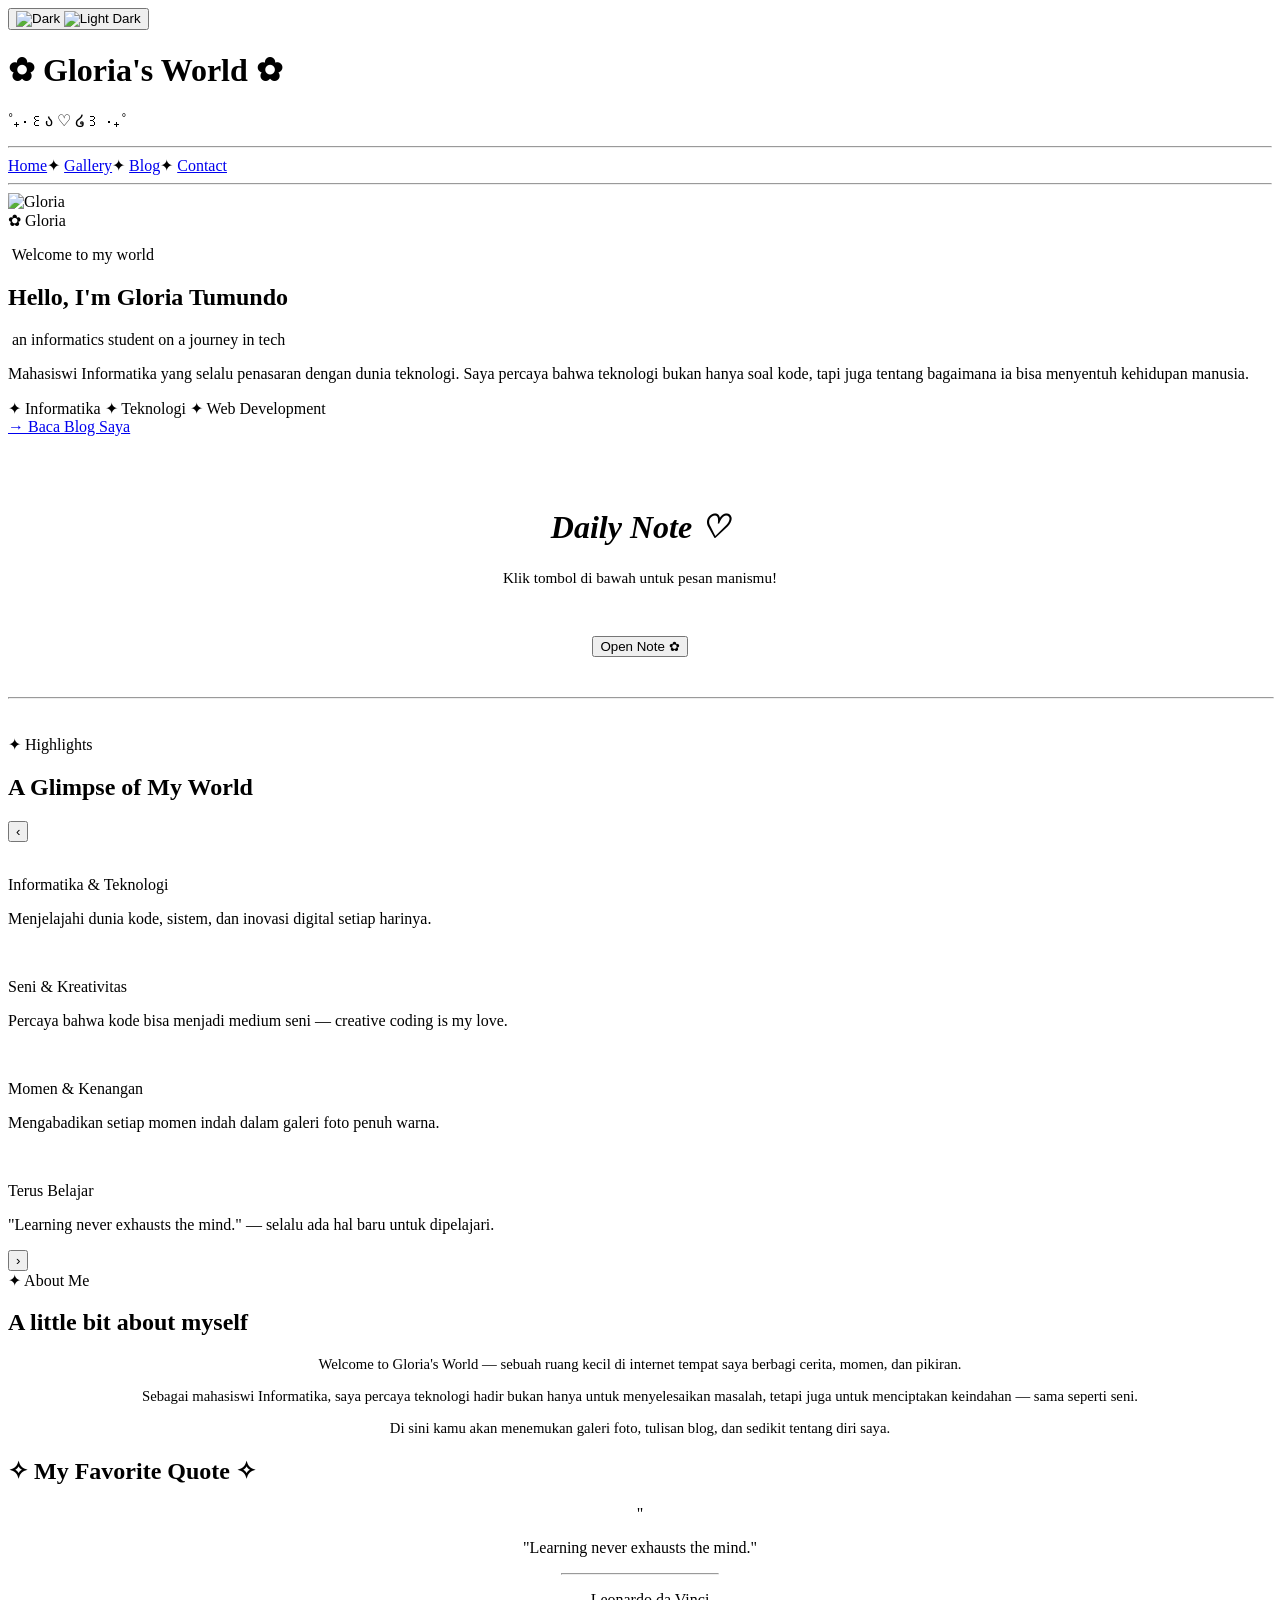
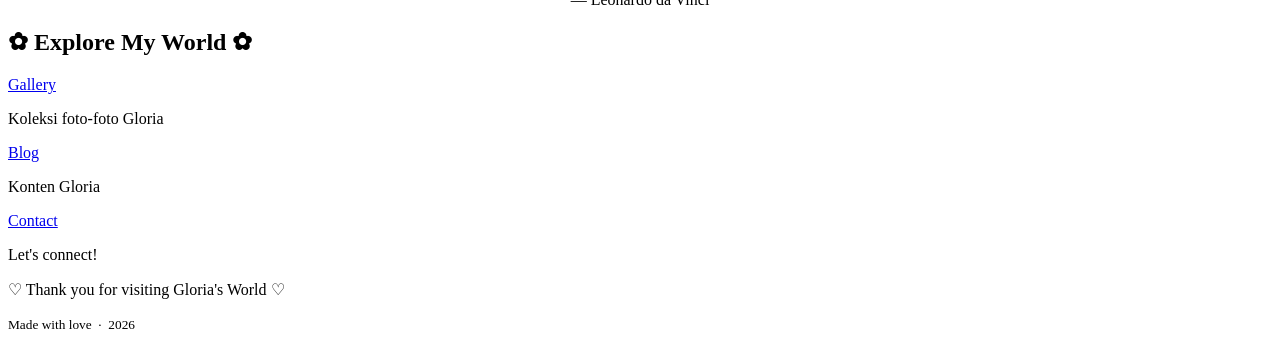
==== index.html @ c318ddab "Create index.html" ====
<!DOCTYPE html>
<html lang="id">
<head>
  <meta charset="UTF-8">
  <meta name="viewport" content="width=device-width, initial-scale=1.0">
  <title>Home — Gloria ✿</title>
  <link rel="stylesheet" href="style.css">
</head>
<body>


<!-- Dark Toggle -->
<button class="dark-toggle" id="darkToggle" aria-label="Toggle dark mode">
  <img src="icons/moon.svg"  class="toggle-icon moon-icon" alt="Dark">
  <img src="icons/sun.svg"   class="toggle-icon sun-icon"  alt="Light">
  <span class="toggle-label-moon">Dark</span>
  <span class="toggle-label-sun" style="display:none">Light</span>
</button>
<style>
  body.dark .toggle-label-moon { display:none!important; }
  body.dark .toggle-label-sun  { display:inline!important; }
</style>

<!-- Header -->
<header class="site-header fade-in">
  <h1 class="title">✿ Gloria's World ✿</h1>
  <p class="subtitle">˚₊‧꒰ა ♡ ໒꒱ ‧₊˚</p>
</header>
<hr class="divider">

<!-- Navbar -->
<nav class="navbar fade-in delay-1">
  <a href="index.html">Home</a><span class="sep">✦</span>
  <a href="gallery.html">Gallery</a><span class="sep">✦</span>
  <a href="blog.html">Blog</a><span class="sep">✦</span>
  <a href="contact.html">Contact</a>
  <!-- Widget Cuaca Minimalis di Navbar (Sejajar & Estetik) -->
</nav>
<hr class="divider">

<div class="page-wrapper">

  <!-- Hero -->
  <section class="hero-section">
    <div>
      <div class="hero-photo-frame fade-in delay-1">
        <img src="img/foto16.jpeg" alt="Gloria">
        <div class="hero-photo-caption">✿ Gloria</div>
      </div>
    </div>
    <div class="hero-text fade-in delay-2">
      <p class="welcome-tag">
        <img src="icons/stars.svg" class="icon-svg icon-svg-sm" alt="">
        Welcome to my world
      </p>
      <h2 class="hero-name">Hello, I'm Gloria Tumundo</h2>
      <p class="hero-role">
        <img src="icons/laptop.svg" class="icon-svg icon-svg-sm" alt="">
        an informatics student on a journey in tech
      </p>
      <p class="hero-desc">
        Mahasiswi Informatika yang selalu penasaran dengan dunia teknologi.
        Saya percaya bahwa teknologi bukan hanya soal kode, tapi juga tentang
        bagaimana ia bisa menyentuh kehidupan manusia.
      </p>
      <div class="hero-tags">
        <span class="tag-pill">✦ Informatika</span>
        <span class="tag-pill">✦ Teknologi</span>
        <span class="tag-pill">✦ Web Development</span>
      </div>
      <a href="blog.html" class="btn-link">→ Baca Blog Saya</a>
    </div>
  </section>
  
  <!-- Widget Daily Notes (Tengah Halaman) -->
  <section class="box-soft fade-in delay-2" style="max-width: 450px; margin: 40px auto; text-align: center; display: flex; flex-direction: column; align-items: center;">
  
    <h3 class="heading" style="font-family: var(--font-display); font-size: 2rem; font-style: italic; color: var(--text-wine); font-weight: 600; margin-bottom: 5px;">
    Daily Note ♡
    </h3>
  
    <p id="noteDisplay" style="font-family: var(--font-body); color: var(--text-mid); margin: 15px 0; min-height: 45px; font-size: 0.95rem; line-height: 1.6;">
      Klik tombol di bawah untuk pesan manismu!
    </p>
  
    <button id="btnNote" class="btn-link" style="margin-top: 10px;">
      Open Note ✿
    </button>

  </section>

  <hr class="divider" style="width:100%; margin:8px 0 36px;">

  <!-- Carousel -->
  <section class="fade-in">
    <div class="section-head">
      <span class="section-label">✦ Highlights</span>
      <h2 class="heading">A Glimpse of My World</h2>
    </div>
    <div class="carousel-wrapper">
      <button class="carousel-btn prev" id="carouselPrev" aria-label="Previous">‹</button>
      <div class="carousel-track" id="carouselTrack">

        <div class="carousel-slide">
          <div class="slide-icon">
            <img src="icons/laptop.svg" class="icon-svg-md icon-filter" alt="">
          </div>
          <p class="slide-title">Informatika &amp; Teknologi</p>
          <p class="slide-text">Menjelajahi dunia kode, sistem, dan inovasi digital setiap harinya.</p>
        </div>

        <div class="carousel-slide">
          <div class="slide-icon">
            <img src="icons/palette.svg" class="icon-svg-md icon-filter" alt="">
          </div>
          <p class="slide-title">Seni &amp; Kreativitas</p>
          <p class="slide-text">Percaya bahwa kode bisa menjadi medium seni — creative coding is my love.</p>
        </div>

        <div class="carousel-slide">
          <div class="slide-icon">
            <img src="icons/camera.svg" class="icon-svg-md icon-filter" alt="">
          </div>
          <p class="slide-title">Momen &amp; Kenangan</p>
          <p class="slide-text">Mengabadikan setiap momen indah dalam galeri foto penuh warna.</p>
        </div>

        <div class="carousel-slide">
          <div class="slide-icon">
            <img src="icons/book.svg" class="icon-svg-md icon-filter" alt="">
          </div>
          <p class="slide-title">Terus Belajar</p>
          <p class="slide-text">"Learning never exhausts the mind." — selalu ada hal baru untuk dipelajari.</p>
        </div>

      </div>
      <button class="carousel-btn next" id="carouselNext" aria-label="Next">›</button>
    </div>
    <div class="carousel-dots" id="carouselDots"></div>
  </section>

  <div class="spacer-md"></div>

  <!-- About -->
  <section class="fade-in">
    <div class="section-head">
      <span class="section-label">✦ About Me</span>
      <h2 class="heading">A little bit about myself</h2>
    </div>
    <div class="box" style="text-align:center;">
      <p style="color:var(--text-dark);font-size:.92rem;margin-bottom:12px;transition:color .4s ease;">
        Welcome to Gloria's World — sebuah ruang kecil di internet tempat saya berbagi cerita, momen, dan pikiran.
      </p>
      <p style="color:var(--text-dark);font-size:.92rem;margin-bottom:12px;transition:color .4s ease;">
        Sebagai mahasiswi Informatika, saya percaya teknologi hadir bukan hanya untuk menyelesaikan masalah,
        tetapi juga untuk menciptakan keindahan — sama seperti seni.
      </p>
      <p style="color:var(--text-dark);font-size:.92rem;transition:color .4s ease;">
        Di sini kamu akan menemukan galeri foto, tulisan blog, dan sedikit tentang diri saya.
      </p>
    </div>
  </section>

  <div class="spacer-md"></div>

  <!-- Quote -->
  <section class="fade-in">
    <div class="section-head">
      <h2 class="heading">✧ My Favorite Quote ✧</h2>
    </div>
    <div class="box-soft" style="text-align:center;max-width:520px;margin:0 auto;">
      <span class="quote-mark">"</span>
      <p class="quote-text">"Learning never exhausts the mind."</p>
      <hr class="divider" style="width:30%;margin:14px auto 10px;">
      <p class="quote-author">— Leonardo da Vinci</p>
    </div>
  </section>

  <div class="spacer-md"></div>

  <!-- Quick Links -->
  <section class="fade-in">
    <div class="section-head">
      <h2 class="heading">✿ Explore My World ✿</h2>
    </div>
    <div class="quick-links">
      <div class="quick-link-card">
        <a href="gallery.html">Gallery</a>
        <p>Koleksi foto-foto Gloria</p>
      </div>
      <div class="quick-link-card">
        <a href="blog.html">Blog</a>
        <p>Konten Gloria</p>
      </div>
      <div class="quick-link-card">
        <a href="contact.html">Contact</a>
        <p>Let's connect!</p>
      </div>
    </div>
  </section>

  <div class="spacer-lg"></div>
</div>


<!-- Footer -->
<footer class="site-footer">
  <p>♡ Thank you for visiting Gloria's World ♡</p>
  <small>Made with love &nbsp;·&nbsp; 2026</small>
</footer>

<script src="script.js"></script>
</body>
</html>
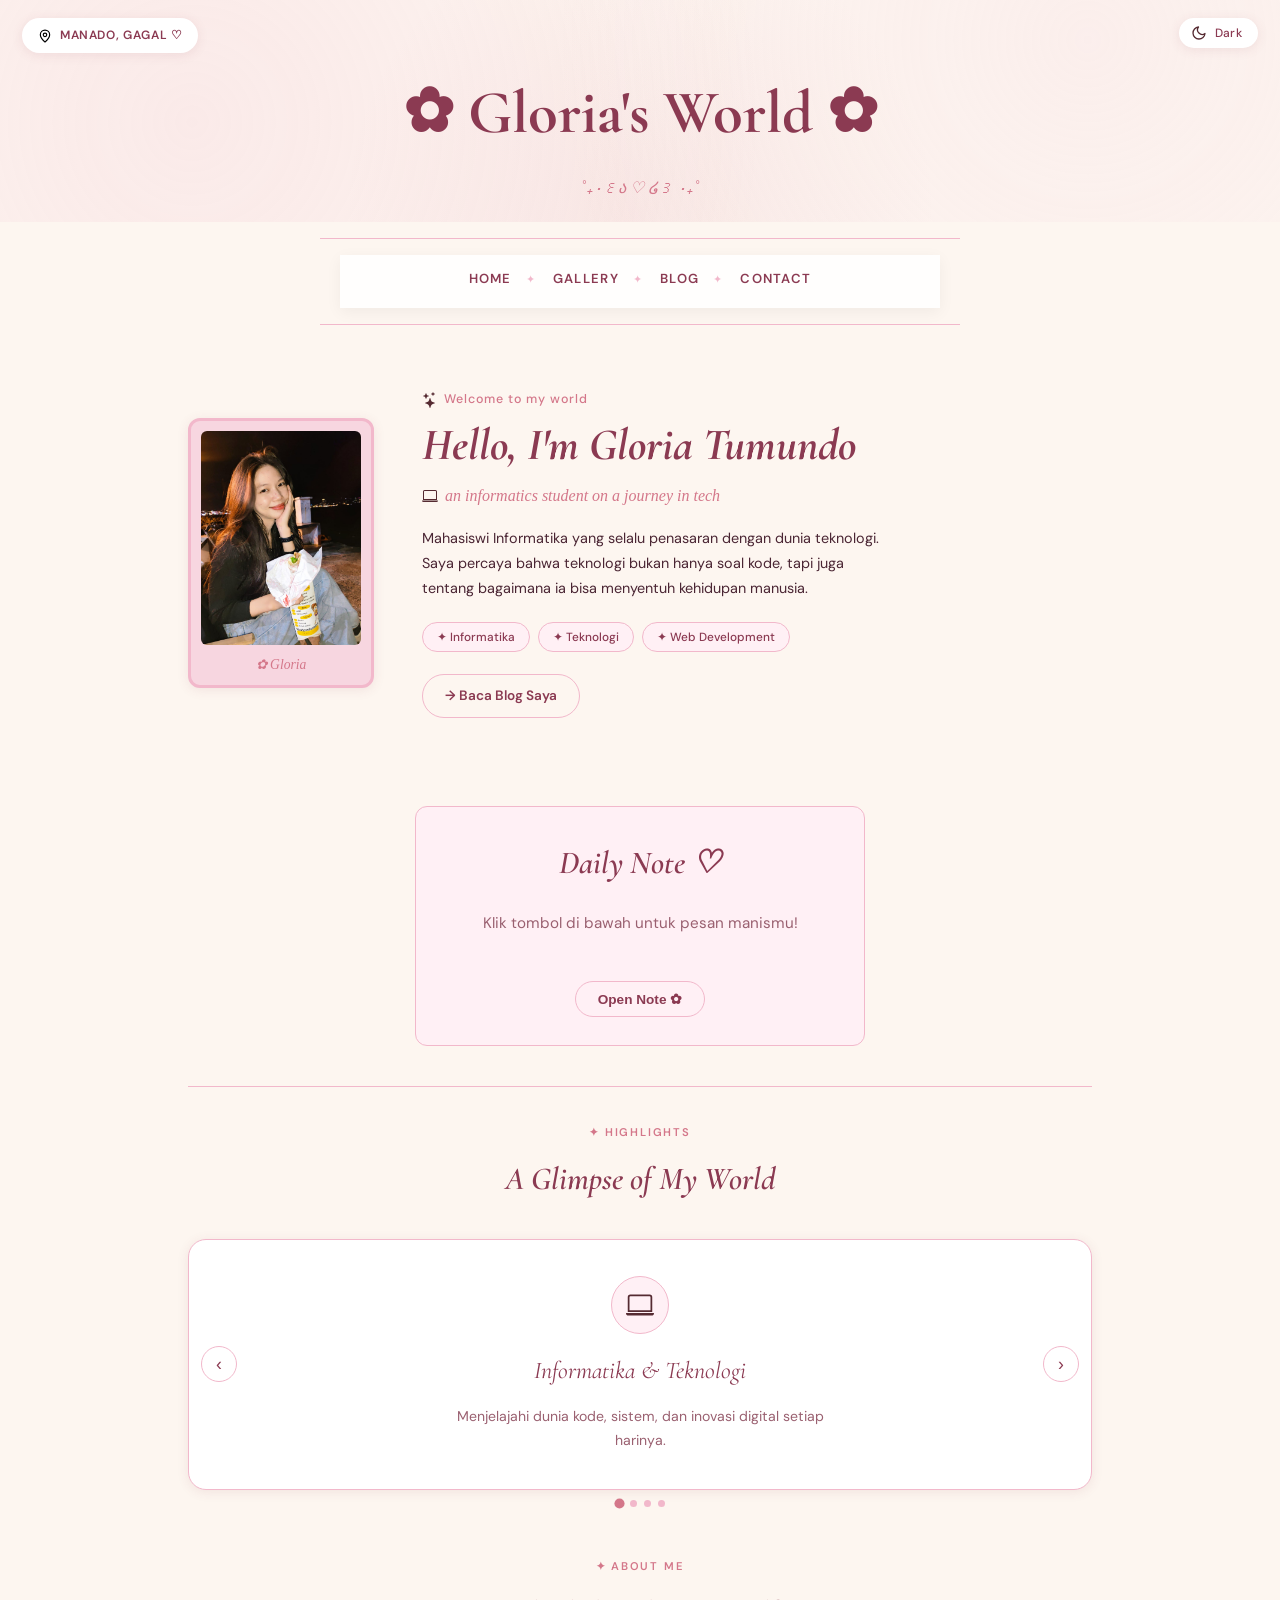
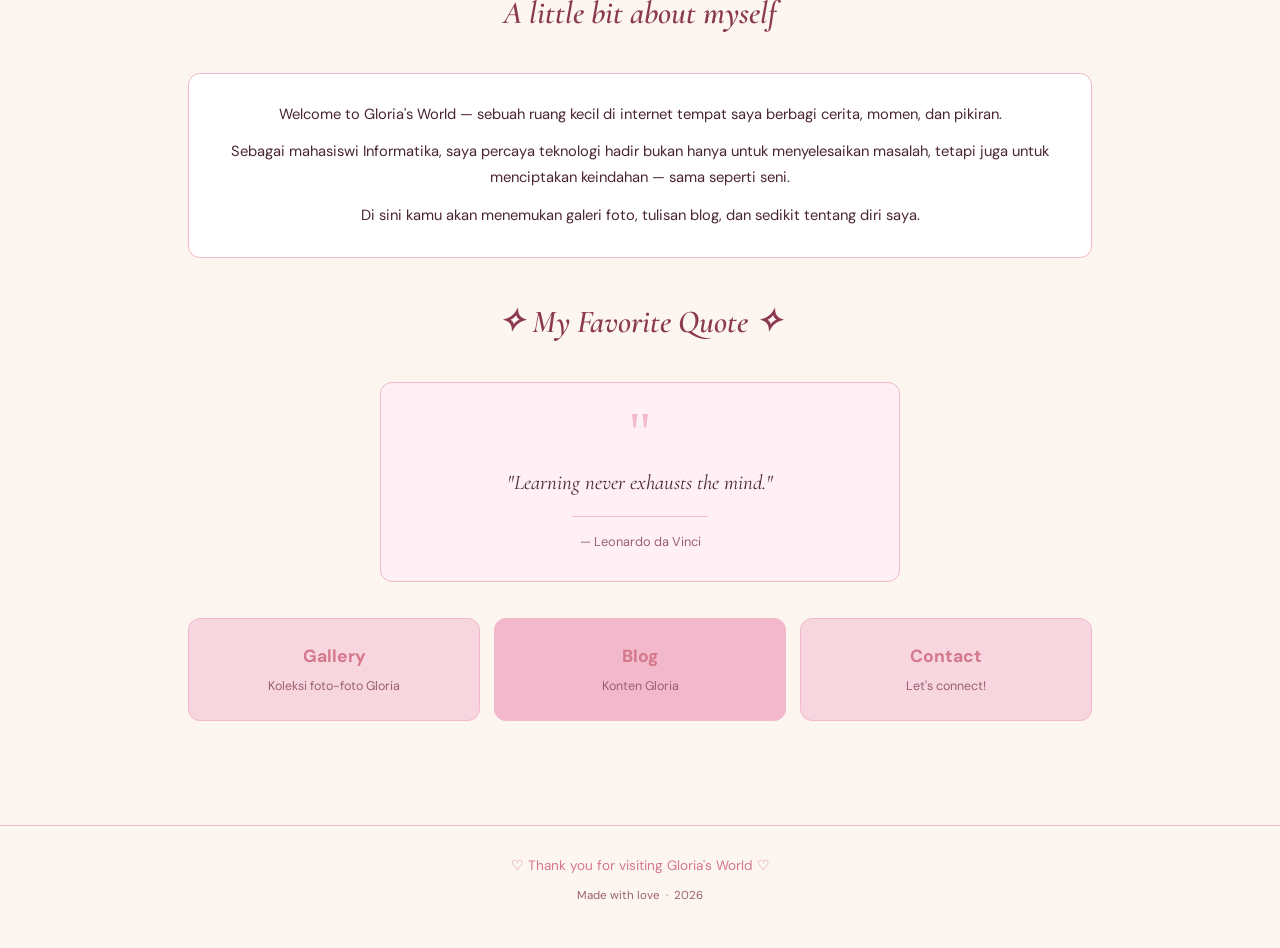
==== commit 8d5e5462: "Update index.html" ====
--- a/index.html
+++ b/index.html
@@ -180,23 +180,28 @@
 
   <!-- Quick Links -->
   <section class="fade-in">
-    <div class="section-head">
-      <h2 class="heading">✿ Explore My World ✿</h2>
-    </div>
     <div class="quick-links">
-      <div class="quick-link-card">
-        <a href="gallery.html">Gallery</a>
-        <p>Koleksi foto-foto Gloria</p>
-      </div>
-      <div class="quick-link-card">
-        <a href="blog.html">Blog</a>
-        <p>Konten Gloria</p>
-      </div>
-      <div class="quick-link-card">
-        <a href="contact.html">Contact</a>
-        <p>Let's connect!</p>
-      </div>
-    </div>
+  <a href="gallery.html" class="quick-link-card">
+    <div>
+      <h3>Gallery</h3>
+      <p>Koleksi foto-foto Gloria</p>
+    </div>
+  </a>
+
+  <a href="blog.html" class="quick-link-card">
+    <div>
+      <h3>Blog</h3>
+      <p>Konten Gloria</p>
+    </div>
+  </a>
+
+  <a href="contact.html" class="quick-link-card">
+    <div>
+      <h3>Contact</h3>
+      <p>Let's connect!</p>
+    </div>
+  </a>
+</div>
   </section>
 
   <div class="spacer-lg"></div>
--- a/style.css
+++ b/style.css
@@ -0,0 +1,822 @@
+/* ============================================================
+   style.css — Gloria's World
+   Soft coquette aesthetic · Cormorant Garamond + DM Sans
+   ============================================================ */
+
+@import url('https://fonts.googleapis.com/css2?family=Cormorant+Garamond:ital,wght@0,300;0,400;0,600;0,700;1,300;1,400;1,600;1,700&family=DM+Sans:opsz,wght@9..40,300;9..40,400;9..40,500;9..40,600&display=swap');
+
+/* ── CSS Variables (Light) ── */
+:root {
+  --bg:           #FDF6F0;
+  --bg-card:      #FFFFFF;
+  --bg-pink:      #F7D6E0;
+  --bg-blush:     #F2B8CB;
+  --bg-soft:      #FFF0F5;
+  --text-dark:    #4A2533;
+  --text-mid:     #9A6070;
+  --text-rose:    #D4778A;
+  --text-wine:    #8B3A52;
+  --border:       #F2B8CB;
+  --shadow-sm:    0 2px 12px rgba(139,58,82,0.10);
+  --shadow-md:    0 8px 32px rgba(139,58,82,0.15);
+  --shadow-lg:    0 16px 48px rgba(139,58,82,0.18);
+  --glow:         0 0 20px rgba(212,119,138,0.38);
+  --radius-sm:    6px;
+  --radius-md:    12px;
+  --radius-lg:    18px;
+  --radius-img:   14px;
+  --transition:   0.28s cubic-bezier(0.4,0,0.2,1);
+  --font-display: 'Cormorant Garamond', Georgia, serif;
+  --font-body:    'DM Sans', Arial, sans-serif;
+}
+
+/* ── Dark Mode ── */
+body.dark {
+  --bg:           #180f13;
+  --bg-card:      #231419;
+  --bg-pink:      #3a1f2b;
+  --bg-blush:     #4a2535;
+  --bg-soft:      #2a1520;
+  --text-dark:    #f0d6e0;
+  --text-mid:     #c49aaa;
+  --text-rose:    #e8a0b5;
+  --text-wine:    #f2b8cb;
+  --border:       #6b3a4d;
+  --shadow-sm:    0 2px 12px rgba(0,0,0,0.35);
+  --shadow-md:    0 8px 32px rgba(0,0,0,0.45);
+  --glow:         0 0 20px rgba(242,184,203,0.18);
+}
+
+/* ── Reset ── */
+*, *::before, *::after { box-sizing: border-box; margin: 0; padding: 0; }
+html { scroll-behavior: smooth; }
+
+/* ── Custom Cursor ── */
+body {
+  background-color: var(--bg);
+  color: var(--text-dark);
+  font-family: var(--font-body);
+  font-size: 15px;
+  line-height: 1.75;
+  transition: background-color 0.4s ease, color 0.4s ease;
+  min-height: 100vh;
+  cursor: url("data:image/svg+xml,%3Csvg xmlns='http://www.w3.org/2000/svg' width='24' height='24' viewBox='0 0 24 24'%3E%3Ctext y='20' font-size='20'%3E✿%3C/text%3E%3C/svg%3E") 12 12, auto;
+}
+a, button, [onclick], .gallery-item, .carousel-btn, .carousel-dot, .dark-toggle {
+  cursor: url("data:image/svg+xml,%3Csvg xmlns='http://www.w3.org/2000/svg' width='24' height='24' viewBox='0 0 24 24'%3E%3Ctext y='20' font-size='20'%3E✿%3C/text%3E%3C/svg%3E") 12 12, pointer;
+}
+
+a {
+  color: var(--text-rose);
+  text-decoration: none;
+  transition: color var(--transition);
+}
+a:hover { color: var(--text-wine); }
+img { display: block; }
+
+/* ── Page Wrapper ── */
+.page-wrapper { max-width: 960px; margin: 0 auto; padding: 0 28px; }
+
+/* ── Dark Toggle ── */
+.dark-toggle {
+  position: fixed;
+  top: 18px; right: 22px;
+  z-index: 9999;
+  background: var(--bg-card);
+  border: 1.5px solid var(--border);
+  border-radius: 50px;
+  padding: 7px 16px 7px 12px;
+  display: flex; align-items: center; gap: 8px;
+  color: var(--text-wine);
+  font-family: var(--font-body);
+  font-size: 12px; font-weight: 500;
+  box-shadow: var(--shadow-sm);
+  transition: all var(--transition);
+  letter-spacing: 0.03em;
+  border: none;
+  outline: none;
+}
+.dark-toggle:hover {
+  transform: translateY(-2px);
+  box-shadow: var(--shadow-md), var(--glow);
+  background: var(--bg-soft);
+}
+.dark-toggle .toggle-icon {
+  width: 16px; height: 16px; display: block;
+}
+body:not(.dark) .dark-toggle .toggle-icon.sun-icon { display: none; }
+body.dark .dark-toggle .toggle-icon.moon-icon { display: none; }
+
+/* ── Icon helper ── */
+.icon-svg {
+  display: inline-block;
+  width: 22px; height: 22px;
+  vertical-align: middle;
+  transition: filter var(--transition), transform var(--transition);
+}
+.icon-svg-sm { width: 16px; height: 16px; }
+.icon-svg-md { width: 28px; height: 28px; }
+.icon-svg-lg { width: 40px; height: 40px; }
+
+body:not(.dark) .icon-svg,
+body:not(.dark) .icon-filter {
+  filter: invert(27%) sepia(20%) saturate(1100%) hue-rotate(300deg) brightness(0.72);
+}
+body.dark .icon-svg,
+body.dark .icon-filter {
+  filter: invert(80%) sepia(15%) saturate(500%) hue-rotate(300deg) brightness(1.3);
+}
+/* Toggle icons always wine color */
+body:not(.dark) .toggle-icon { filter: invert(27%) sepia(20%) saturate(1100%) hue-rotate(300deg) brightness(0.72); }
+body.dark .toggle-icon { filter: invert(80%) sepia(15%) saturate(500%) hue-rotate(300deg) brightness(1.3); }
+
+/* ── Header ── */
+.site-header {
+  text-align: center;
+  padding: 60px 24px 20px;
+  position: relative;
+  overflow: hidden;
+}
+.site-header::before {
+  content: '';
+  position: absolute; inset: 0;
+  background:
+    radial-gradient(circle at 15% 55%, rgba(242,184,203,0.20) 0%, transparent 52%),
+    radial-gradient(circle at 85% 18%, rgba(247,214,224,0.24) 0%, transparent 48%),
+    radial-gradient(circle at 50% 95%, rgba(212,119,138,0.11) 0%, transparent 44%);
+  pointer-events: none;
+}
+.site-header .title {
+  font-family: var(--font-display);
+  font-size: clamp(2.2rem, 6vw, 3.8rem);
+  color: var(--text-wine);
+  font-weight: 700;
+  position: relative;
+}
+.site-header .subtitle {
+  font-family: 'Georgia', serif;
+  color: var(--text-rose);
+  font-size: 1rem;
+  font-style: italic;
+  margin-top: 8px;
+  position: relative;
+}
+
+/* ── Divider ── */
+.divider {
+  border: none;
+  border-top: 1px solid var(--border);
+  width: 50%; margin: 16px auto;
+  transition: border-color 0.4s ease;
+}
+
+/* ── Navbar ── */
+.navbar { text-align: center; padding: 10px 0 16px; }
+.navbar a {
+  font-family: var(--font-body);
+  font-size: 0.82rem; font-weight: 600;
+  color: var(--text-wine);
+  letter-spacing: 0.10em; text-transform: uppercase;
+  padding: 4px 2px;
+  position: relative;
+  transition: color var(--transition);
+}
+.navbar a::after {
+  content: '';
+  position: absolute; bottom: -1px; left: 50%;
+  transform: translateX(-50%);
+  width: 0; height: 1.5px;
+  background: linear-gradient(90deg, var(--bg-blush), var(--text-rose));
+  border-radius: 2px;
+  transition: width 0.32s cubic-bezier(0.4,0,0.2,1);
+}
+.navbar a:hover { color: var(--text-rose); }
+.navbar a:hover::after { width: 100%; }
+.navbar .sep { color: var(--border); margin: 0 12px; font-size: 0.7rem; }
+/* Cari bagian ini (namanya bisa nav, .navbar, atau .nav-links tergantung HTML-mu) */
+nav {
+  position: sticky;
+  top: 15px; 
+  z-index: 9998; 
+  background-color: rgba(255, 255, 255, 0.85); 
+  backdrop-filter: blur(10px); 
+  -webkit-backdrop-filter: blur(10px); 
+  box-shadow: 0 4px 15px rgba(0, 0, 0, 0.05);
+
+  width: 600px; /* Kamu bisa memperbesar angkanya jadi 700px atau 800px jika ingin lebih lebar lagi */
+  max-width: 90%; /* Menjaga agar aman dan tidak terpotong saat dibuka di HP */
+  margin: 0 auto; /* Menjaga kotaknya tetap di tengah layar */
+  padding: 15px 0; /* Memberi jarak atas dan bawah. Kiri-kanannya 0 karena sudah diatur oleh width */   
+}
+
+/* ── Section Head ── */
+.section-label {
+  font-family: var(--font-body);
+  font-size: 0.70rem; font-weight: 600;
+  letter-spacing: 0.16em; text-transform: uppercase;
+  color: var(--text-rose);
+}
+.section-head { text-align: center; margin-bottom: 32px; }
+.section-head .section-label { display: block; margin-bottom: 8px; }
+.section-head .heading {
+  font-family: var(--font-display);
+  font-size: 2rem; font-style: italic;
+  color: var(--text-wine); font-weight: 600;
+}
+
+/* ── Hero ── */
+.hero-section {
+  display: grid;
+  grid-template-columns: auto 1fr;
+  gap: 48px; align-items: center;
+  padding: 48px 0;
+}
+.hero-photo-frame {
+  background: var(--bg-pink);
+  border: 3px solid var(--border);
+  border-radius: var(--radius-md);
+  padding: 10px 10px 0;
+  display: inline-block;
+  box-shadow: var(--shadow-sm);
+  transition: background-color 0.4s, border-color 0.4s, box-shadow var(--transition);
+}
+.hero-photo-frame:hover { box-shadow: var(--shadow-md); }
+.hero-photo-frame img {
+  width: 160px; height: 214px;
+  object-fit: cover;
+  border-radius: var(--radius-sm);
+  display: block;
+}
+.hero-photo-caption {
+  text-align: center; padding: 8px 4px;
+  font-family: 'Georgia', serif; font-style: italic;
+  color: var(--text-rose); font-size: 0.85rem;
+  transition: color 0.4s ease;
+}
+.welcome-tag {
+  font-size: 0.78rem; font-weight: 500;
+  color: var(--text-rose); letter-spacing: 0.08em;
+  display: flex; align-items: center; gap: 6px;
+  margin-bottom: 10px;
+}
+.hero-name {
+  font-family: var(--font-display);
+  font-size: clamp(1.8rem, 4vw, 2.8rem);
+  font-style: italic; font-weight: 700;
+  color: var(--text-wine); line-height: 1.15;
+  margin-bottom: 10px;
+}
+.hero-role {
+  font-family: 'Georgia', serif; font-style: italic;
+  color: var(--text-rose); font-size: 1rem;
+  margin-bottom: 16px;
+  display: flex; align-items: center; gap: 7px;
+}
+.hero-desc {
+  font-size: 0.9rem; color: var(--text-dark);
+  margin-bottom: 20px; max-width: 460px;
+  transition: color 0.4s ease;
+}
+.hero-tags { display: flex; flex-wrap: wrap; gap: 8px; margin-bottom: 22px; }
+.tag-pill {
+  background: var(--bg-soft);
+  border: 1px solid var(--border);
+  border-radius: 50px; padding: 4px 14px;
+  font-size: 0.74rem; color: var(--text-wine); font-weight: 500;
+  transition: background-color 0.4s, border-color 0.4s,
+              transform var(--transition), box-shadow var(--transition);
+}
+.tag-pill:hover { transform: translateY(-2px); box-shadow: var(--shadow-sm); }
+
+.btn-link {
+  display: inline-flex; align-items: center; gap: 7px;
+  font-weight: 600; font-size: 0.85rem;
+  color: var(--text-wine);
+  border: 1.5px solid var(--border);
+  border-radius: 50px; padding: 9px 22px;
+  background: transparent;
+  transition: all var(--transition);
+}
+.btn-link:hover {
+  background: var(--bg-pink);
+  box-shadow: var(--glow), var(--shadow-sm);
+  transform: translateY(-2px);
+  color: var(--text-wine);
+}
+
+/* ── Box ── */
+.box {
+  background: var(--bg-card);
+  border: 1px solid var(--border);
+  border-radius: var(--radius-md);
+  padding: 28px 32px;
+  transition: background-color 0.4s, border-color 0.4s;
+}
+.box-soft {
+  background: var(--bg-soft);
+  border: 1px solid var(--border);
+  border-radius: var(--radius-md);
+  padding: 28px 32px;
+  transition: background-color 0.4s, border-color 0.4s;
+}
+.quote-mark {
+  font-family: 'Georgia', serif; font-size: 3.5rem;
+  color: var(--border); line-height: 0.8;
+  display: block; margin-bottom: 10px;
+}
+.quote-text {
+  font-family: var(--font-display);
+  font-size: 1.3rem; font-style: italic;
+  color: var(--text-dark); transition: color 0.4s ease;
+}
+.quote-author {
+  font-size: 0.8rem; color: var(--text-mid);
+  margin-top: 14px; transition: color 0.4s ease;
+}
+
+/* ── Quick Links ── */
+.quick-links { display: grid; grid-template-columns: repeat(3,1fr); gap: 14px; }
+.quick-link-card {
+  background: var(--bg-pink);
+  border: 1px solid var(--border);
+  border-radius: var(--radius-md);
+  padding: 22px 18px; text-align: center;
+  transition: background-color 0.4s, border-color 0.4s,
+              transform var(--transition), box-shadow var(--transition);
+}
+.quick-link-card:hover { transform: translateY(-5px); box-shadow: var(--shadow-md), var(--glow); }
+.quick-link-card:nth-child(2) { background: var(--bg-blush); }
+.quick-link-card a { font-weight: 600; font-size: 0.9rem; color: var(--text-wine); }
+.quick-link-card p { font-size: 0.78rem; color: var(--text-mid); margin-top: 4px; transition: color 0.4s; }
+
+/* ── Carousel ── */
+.carousel-wrapper {
+  position: relative; overflow: hidden;
+  border: 1px solid var(--border);
+  border-radius: var(--radius-lg);
+  background: var(--bg-card);
+  box-shadow: var(--shadow-sm);
+  transition: background-color 0.4s;
+}
+.carousel-track { display: flex; transition: transform 0.6s cubic-bezier(0.4,0,0.2,1); }
+.carousel-slide {
+  min-width: 100%;
+  display: flex; flex-direction: column;
+  align-items: center;
+  padding: 36px 32px; gap: 12px; text-align: center;
+}
+.carousel-slide .slide-icon {
+  width: 58px; height: 58px;
+  background: var(--bg-soft);
+  border: 1.5px solid var(--border);
+  border-radius: 50%;
+  display: flex; align-items: center; justify-content: center;
+  margin-bottom: 4px; transition: background-color 0.4s, box-shadow var(--transition);
+}
+.carousel-slide:hover .slide-icon { box-shadow: var(--glow); }
+.carousel-slide .slide-title {
+  font-family: var(--font-display);
+  font-size: 1.5rem; font-style: italic;
+  color: var(--text-wine);
+}
+.carousel-slide .slide-text {
+  font-size: 0.88rem; color: var(--text-mid);
+  max-width: 380px; transition: color 0.4s;
+}
+.carousel-btn {
+  position: absolute; top: 50%; transform: translateY(-50%);
+  background: var(--bg-card); border: 1px solid var(--border);
+  color: var(--text-wine); width: 36px; height: 36px;
+  border-radius: 50%;
+  font-size: 1.1rem;
+  display: flex; align-items: center; justify-content: center;
+  transition: all var(--transition); z-index: 10;
+}
+.carousel-btn:hover { background: var(--bg-pink); box-shadow: var(--glow); transform: translateY(-50%) scale(1.1); }
+.carousel-btn.prev { left: 12px; }
+.carousel-btn.next { right: 12px; }
+.carousel-dots { display: flex; justify-content: center; gap: 7px; padding: 10px 0 14px; }
+.carousel-dot {
+  width: 7px; height: 7px; border-radius: 50%;
+  background: var(--border); border: none;
+  transition: background var(--transition), transform var(--transition);
+}
+.carousel-dot.active { background: var(--text-rose); transform: scale(1.45); }
+
+/* ── Gallery ── */
+.gallery-grid { display: flex; flex-direction: column; gap: 10px; }
+.gallery-row { display: flex; gap: 10px; }
+.gallery-item {
+  overflow: hidden; position: relative;
+  border: 2px solid var(--border);
+  border-radius: var(--radius-img);
+  transition: border-color var(--transition), box-shadow var(--transition);
+}
+.gallery-item:hover { box-shadow: var(--shadow-md); }
+.gallery-item img {
+  width: 100%; height: 100%;
+  object-fit: cover; display: block;
+  transition: transform 0.45s ease, filter 0.35s ease;
+}
+.gallery-item:hover img { transform: scale(1.05); filter: brightness(0.80); }
+
+/* Caption slide-up */
+.gallery-item .img-caption {
+  position: absolute; bottom: 0; left: 0; right: 0;
+  background: linear-gradient(0deg, rgba(74,37,51,0.84) 0%, transparent 100%);
+  padding: 30px 14px 12px;
+  transform: translateY(100%);
+  transition: transform 0.32s cubic-bezier(0.4,0,0.2,1);
+  border-radius: 0 0 calc(var(--radius-img) - 2px) calc(var(--radius-img) - 2px);
+}
+.gallery-item:hover .img-caption { transform: translateY(0); }
+.img-caption span {
+  font-family: var(--font-display);
+  font-style: italic; font-size: 0.88rem;
+  color: #fff;
+  display: flex; align-items: center; gap: 6px;
+}
+
+/* ── Blog Articles ── */
+.article-card {
+  display: grid;
+  grid-template-columns: 1fr 1.8fr;
+  border: 1px solid var(--border);
+  margin-bottom: 28px;
+  background: var(--bg-card);
+  border-radius: var(--radius-lg);
+  overflow: hidden;
+  transition: background-color 0.4s, border-color 0.4s,
+              transform var(--transition), box-shadow var(--transition);
+}
+.article-card:hover { transform: translateY(-5px); box-shadow: var(--shadow-lg); }
+.article-card.reverse { grid-template-columns: 1.8fr 1fr; }
+.article-card .panel-img {
+  background: var(--bg-pink); overflow: hidden;
+  transition: background-color 0.4s;
+  display: flex; align-items: center; justify-content: center;
+}
+.article-card .panel-img img {
+  width: 100%; height: 100%; object-fit: cover;
+  transition: transform 0.45s ease;
+}
+.article-card:hover .panel-img img { transform: scale(1.04); }
+.article-card .panel-icon {
+  background: var(--bg-pink);
+  display: flex; flex-direction: column;
+  align-items: center; justify-content: center;
+  gap: 14px; padding: 32px 20px;
+  transition: background-color 0.4s;
+}
+.article-card .panel-icon .icon-circle {
+  width: 66px; height: 66px; border-radius: 50%;
+  background: var(--bg-card);
+  border: 1.5px solid var(--border);
+  display: flex; align-items: center; justify-content: center;
+  transition: background-color 0.4s, box-shadow var(--transition);
+}
+.article-card:hover .panel-icon .icon-circle { box-shadow: var(--glow); }
+.article-card .panel-icon .icon-label {
+  font-family: var(--font-display);
+  font-size: 1.1rem; font-style: italic;
+  color: var(--text-wine);
+}
+.article-card .panel-text {
+  padding: 30px 32px;
+  display: flex; flex-direction: column; gap: 10px;
+}
+.article-card .article-meta {
+  font-size: 0.70rem; font-weight: 600;
+  letter-spacing: 0.14em; text-transform: uppercase;
+  color: var(--text-rose);
+}
+.article-card .article-title {
+  font-family: var(--font-display);
+  font-size: 1.55rem; font-style: italic;
+  font-weight: 700; color: var(--text-dark);
+  line-height: 1.25; transition: color 0.4s;
+}
+.article-card .article-body {
+  font-size: 0.88rem; color: var(--text-dark);
+  line-height: 1.80; transition: color 0.4s;
+}
+
+/* ── Video / Infografis ── */
+.video-section, .infografis-section {
+  border: 1px solid var(--border);
+  border-radius: var(--radius-lg); overflow: hidden;
+  background: var(--bg-card);
+  transition: background-color 0.4s, border-color 0.4s;
+}
+.video-header, .infografis-header {
+  padding: 22px; text-align: center;
+  transition: background-color 0.4s;
+}
+.video-header { background: var(--bg-blush); }
+.infografis-header { background: var(--bg-pink); }
+.video-body, .infografis-body { padding: 28px; text-align: center; }
+.video-body video {
+  max-width: 100%; width: 520px;
+  display: block; margin: 0 auto 16px;
+  border-radius: var(--radius-md);
+}
+.infografis-body img { width: 96%; display: block; margin: 0 auto; border-radius: var(--radius-sm); }
+
+/* ── Contact ── */
+.contact-card {
+  display: flex; align-items: center;
+  border: 1px solid var(--border);
+  border-radius: var(--radius-md); overflow: hidden;
+  background: var(--bg-card); margin-bottom: 12px;
+  transition: background-color 0.4s, border-color 0.4s,
+              transform var(--transition), box-shadow var(--transition);
+}
+.contact-card:hover { transform: translateX(5px); box-shadow: var(--shadow-md), var(--glow); }
+.contact-icon {
+  width: 62px; min-height: 90px;
+  background: var(--bg-pink);
+  display: flex; align-items: center; justify-content: center;
+  flex-shrink: 0; transition: background-color 0.4s;
+}
+.contact-icon.blush { background: var(--bg-blush); }
+.contact-info { padding: 16px 20px; flex: 1; }
+.contact-label {
+  font-size: 0.68rem; font-weight: 600;
+  letter-spacing: 0.14em; text-transform: uppercase;
+  color: var(--text-mid); margin-bottom: 4px; transition: color 0.4s;
+}
+.contact-value {
+  font-family: var(--font-display); font-size: 1.15rem;
+  color: var(--text-dark); transition: color 0.4s;
+}
+.contact-arrow {
+  padding: 0 20px; color: var(--border); font-size: 1rem;
+  transition: color 0.4s, transform var(--transition);
+}
+.contact-card:hover .contact-arrow { color: var(--text-rose); transform: translateX(4px); }
+
+/* ── Contact Form ── */
+.contact-form {
+  background: var(--bg-card);
+  border: 1px solid var(--border);
+  border-radius: var(--radius-lg);
+  padding: 32px 36px;
+  transition: background-color 0.4s, border-color 0.4s;
+}
+.contact-form .form-title {
+  font-family: var(--font-display); font-size: 1.6rem;
+  font-style: italic; color: var(--text-wine); margin-bottom: 24px;
+}
+.form-group { margin-bottom: 20px; }
+.form-group label {
+  display: block; font-size: 0.72rem; font-weight: 600;
+  letter-spacing: 0.10em; text-transform: uppercase;
+  color: var(--text-rose); margin-bottom: 7px;
+}
+.form-group input,
+.form-group textarea {
+  width: 100%; padding: 11px 16px;
+  border: 1.5px solid var(--border);
+  background: var(--bg); color: var(--text-dark);
+  font-family: var(--font-body); font-size: 0.9rem;
+  border-radius: var(--radius-sm); outline: none;
+  transition: border-color var(--transition), background-color 0.4s, color 0.4s, box-shadow var(--transition);
+}
+.form-group input:focus, .form-group textarea:focus {
+  border-color: var(--text-rose);
+  box-shadow: 0 0 0 3px rgba(212,119,138,0.12);
+}
+.form-group input.error, .form-group textarea.error {
+  border-color: #c0392b; box-shadow: 0 0 0 3px rgba(192,57,43,0.10);
+}
+.form-error { font-size: 0.74rem; color: #c0392b; margin-top: 5px; display: none; }
+.form-error.visible { display: block; }
+.form-group textarea { resize: vertical; min-height: 120px; }
+.form-submit {
+  display: inline-flex; align-items: center; gap: 8px;
+  background: var(--bg-pink); border: 1.5px solid var(--border);
+  border-radius: 50px; color: var(--text-wine);
+  padding: 11px 28px;
+  font-family: var(--font-body); font-size: 0.88rem; font-weight: 600;
+  letter-spacing: 0.04em;
+  transition: all var(--transition);
+}
+.form-submit:hover { background: var(--bg-blush); box-shadow: var(--glow), var(--shadow-sm); transform: translateY(-2px); }
+.form-success {
+  background: var(--bg-soft); border: 1px solid var(--border);
+  border-radius: var(--radius-md); color: var(--text-wine);
+  padding: 18px 22px; text-align: center;
+  font-family: var(--font-display); font-size: 1.15rem; font-style: italic;
+  display: none; margin-top: 16px;
+  transition: background-color 0.4s, border-color 0.4s;
+}
+.form-success.visible { display: block; }
+
+/* ── Lightbox ── */
+.lightbox {
+  display: none; position: fixed; inset: 0;
+  background: rgba(20,8,14,0.93);
+  z-index: 99999;
+  align-items: center; justify-content: center;
+  padding: 24px;
+  backdrop-filter: blur(8px);
+}
+.lightbox.open { display: flex; }
+.lightbox-inner {
+  position: relative;
+  max-width: 90vw; max-height: 90vh;
+  display: flex; align-items: center; justify-content: center;
+}
+.lightbox-inner img {
+  max-width: 88vw; max-height: 86vh;
+  object-fit: contain;
+  border: 2px solid rgba(242,184,203,0.28);
+  box-shadow: 0 24px 80px rgba(0,0,0,0.65);
+  border-radius: var(--radius-lg); /* smooth & estetik */
+}
+.lightbox-close {
+  position: fixed; top: 18px; right: 22px;
+  background: rgba(255,255,255,0.12);
+  border: 1.5px solid rgba(242,184,203,0.4);
+  color: #fff; width: 42px; height: 42px; border-radius: 50%;
+  font-size: 1.2rem;
+  display: flex; align-items: center; justify-content: center;
+  transition: all var(--transition); z-index: 100001;
+  backdrop-filter: blur(4px);
+}
+.lightbox-close:hover { background: rgba(242,184,203,0.25); transform: scale(1.1) rotate(90deg); }
+.lightbox-nav {
+  position: fixed; top: 50%; transform: translateY(-50%);
+  background: rgba(255,255,255,0.10);
+  border: 1.5px solid rgba(242,184,203,0.35);
+  color: #fff; width: 48px; height: 48px; border-radius: 50%;
+  font-size: 1.3rem;
+  display: flex; align-items: center; justify-content: center;
+  transition: all var(--transition); z-index: 100001;
+  backdrop-filter: blur(4px);
+}
+.lightbox-nav:hover { background: rgba(242,184,203,0.2); transform: translateY(-50%) scale(1.08); }
+.lightbox-prev { left: 16px; }
+.lightbox-next { right: 16px; }
+
+/* ── Glowy Page ── */
+.glowy-header {
+  text-align: center; padding: 48px 24px 20px;
+  position: relative; overflow: hidden;
+}
+.glowy-header::before {
+  content: ''; position: absolute; inset: 0;
+  background:
+    radial-gradient(circle at 20% 60%, rgba(242,184,203,0.16) 0%, transparent 52%),
+    radial-gradient(circle at 80% 22%, rgba(247,214,224,0.20) 0%, transparent 48%);
+  pointer-events: none;
+}
+.glowy-header .supertitle {
+  font-family: 'Georgia', serif; font-style: italic;
+  font-size: 0.9rem; color: var(--text-rose); letter-spacing: 0.08em; position: relative;
+}
+.glowy-header .main-title {
+  font-family: var(--font-display);
+  font-size: clamp(1.6rem, 5vw, 2.8rem);
+  font-style: italic; font-weight: 700;
+  color: var(--text-wine); margin: 8px 0; position: relative;
+}
+.glowy-grid {
+  display: flex; flex-direction: column; gap: 10px;
+  padding: 0 28px; max-width: 700px; margin: 0 auto;
+}
+.glowy-row { display: flex; gap: 10px; }
+.glowy-separator {
+  text-align: center; color: var(--border);
+  font-size: 0.95rem; padding: 6px 0;
+  font-family: 'Georgia', serif; font-style: italic;
+}
+
+/* ── Fade-in ── */
+.fade-in {
+  opacity: 0; transform: translateY(28px);
+  transition: opacity 0.70s ease, transform 0.70s ease;
+}
+.fade-in.visible { opacity: 1; transform: translateY(0); }
+.delay-1 { transition-delay: 0.08s; }
+.delay-2 { transition-delay: 0.18s; }
+.delay-3 { transition-delay: 0.28s; }
+.delay-4 { transition-delay: 0.38s; }
+
+/* ── Spacers ── */
+.spacer-sm { height: 16px; }
+.spacer-md { height: 36px; }
+.spacer-lg { height: 56px; }
+
+/* ── Footer ── */
+.site-footer {
+  text-align: center; padding: 28px 24px 40px;
+  border-top: 1px solid var(--border); margin-top: 48px;
+  transition: border-color 0.4s;
+}
+.site-footer p { font-size: 0.85rem; color: var(--text-rose); margin-bottom: 4px; transition: color 0.4s; }
+.site-footer small { font-size: 0.72rem; color: var(--text-mid); transition: color 0.4s; }
+
+/* ── Responsive ── */
+@media (max-width: 680px) {
+  .hero-section { grid-template-columns: 1fr; text-align: center; }
+  .hero-photo-frame { margin: 0 auto; }
+  .hero-tags { justify-content: center; }
+  .article-card, .article-card.reverse { grid-template-columns: 1fr; }
+  .article-card .panel-img { height: 200px; }
+  .quick-links { grid-template-columns: 1fr; }
+  .gallery-row, .glowy-row { flex-wrap: wrap; }
+}
+
+/* ── 8. VIDEO FLOATING SINEMATIK (B + D) ── */
+
+.video-floating-cinematic {
+  max-width: 550px;
+  margin: 40px auto;
+  perspective: 1000px; /* Memberi efek dimensi */
+}
+
+.video-container-inner {
+  position: relative;
+  width: 100%;
+  aspect-ratio: 16 / 9;
+  background: #000;
+  /* Khas Gaya B: Melengkung & Melayang */
+  border-radius: 28px; 
+  overflow: hidden;
+  box-shadow: 0 20px 50px rgba(74, 37, 51, 0.2); 
+  transition: transform 0.5s cubic-bezier(0.175, 0.885, 0.32, 1.275), box-shadow 0.5s ease;
+}
+
+.video-container-inner:hover {
+  transform: translateY(-12px) scale(1.02);
+  box-shadow: 0 30px 60px rgba(74, 37, 51, 0.3);
+}
+
+.video-container-inner video {
+  width: 100%;
+  height: 100%;
+  object-fit: cover;
+  display: block;
+}
+
+/* Khas Gaya D: Custom Play Button */
+.video-overlay {
+  position: absolute;
+  top: 0; left: 0; width: 100%; height: 100%;
+  background-size: cover;
+  background-position: center;
+  z-index: 10;
+  display: flex;
+  align-items: center;
+  justify-content: center;
+  cursor: pointer;
+  transition: all 0.4s ease;
+}
+
+/* Gelapkan sedikit gambar sampul agar tombol terlihat */
+.video-overlay::before {
+  content: '';
+  position: absolute;
+  top: 0; left: 0; width: 100%; height: 100%;
+  background: rgba(0, 0, 0, 0.2);
+  transition: background 0.3s ease;
+}
+
+.video-overlay:hover::before {
+  background: rgba(0, 0, 0, 0.4);
+}
+
+/* Desain Tombol Play Modern */
+.play-btn-modern {
+  position: relative;
+  z-index: 11;
+  width: 80px;
+  height: 80px;
+  background: rgba(255, 255, 255, 0.25);
+  backdrop-filter: blur(10px); /* Efek kaca kekinian */
+  -webkit-backdrop-filter: blur(10px);
+  border: 1px solid rgba(255, 255, 255, 0.4);
+  border-radius: 50%;
+  display: flex;
+  align-items: center;
+  justify-content: center;
+  transition: all 0.4s ease;
+}
+
+.play-icon {
+  color: #fff;
+  font-size: 24px;
+  margin-left: 5px; /* Pusatkan segitiga secara visual */
+  transition: transform 0.3s ease;
+}
+
+.video-overlay:hover .play-btn-modern {
+  transform: scale(1.15);
+  background: rgba(255, 255, 255, 0.9);
+}
+
+.video-overlay:hover .play-icon {
+  color: var(--text-wine); /* Berubah jadi warna tema saat hover */
+  transform: scale(1.1);
+}
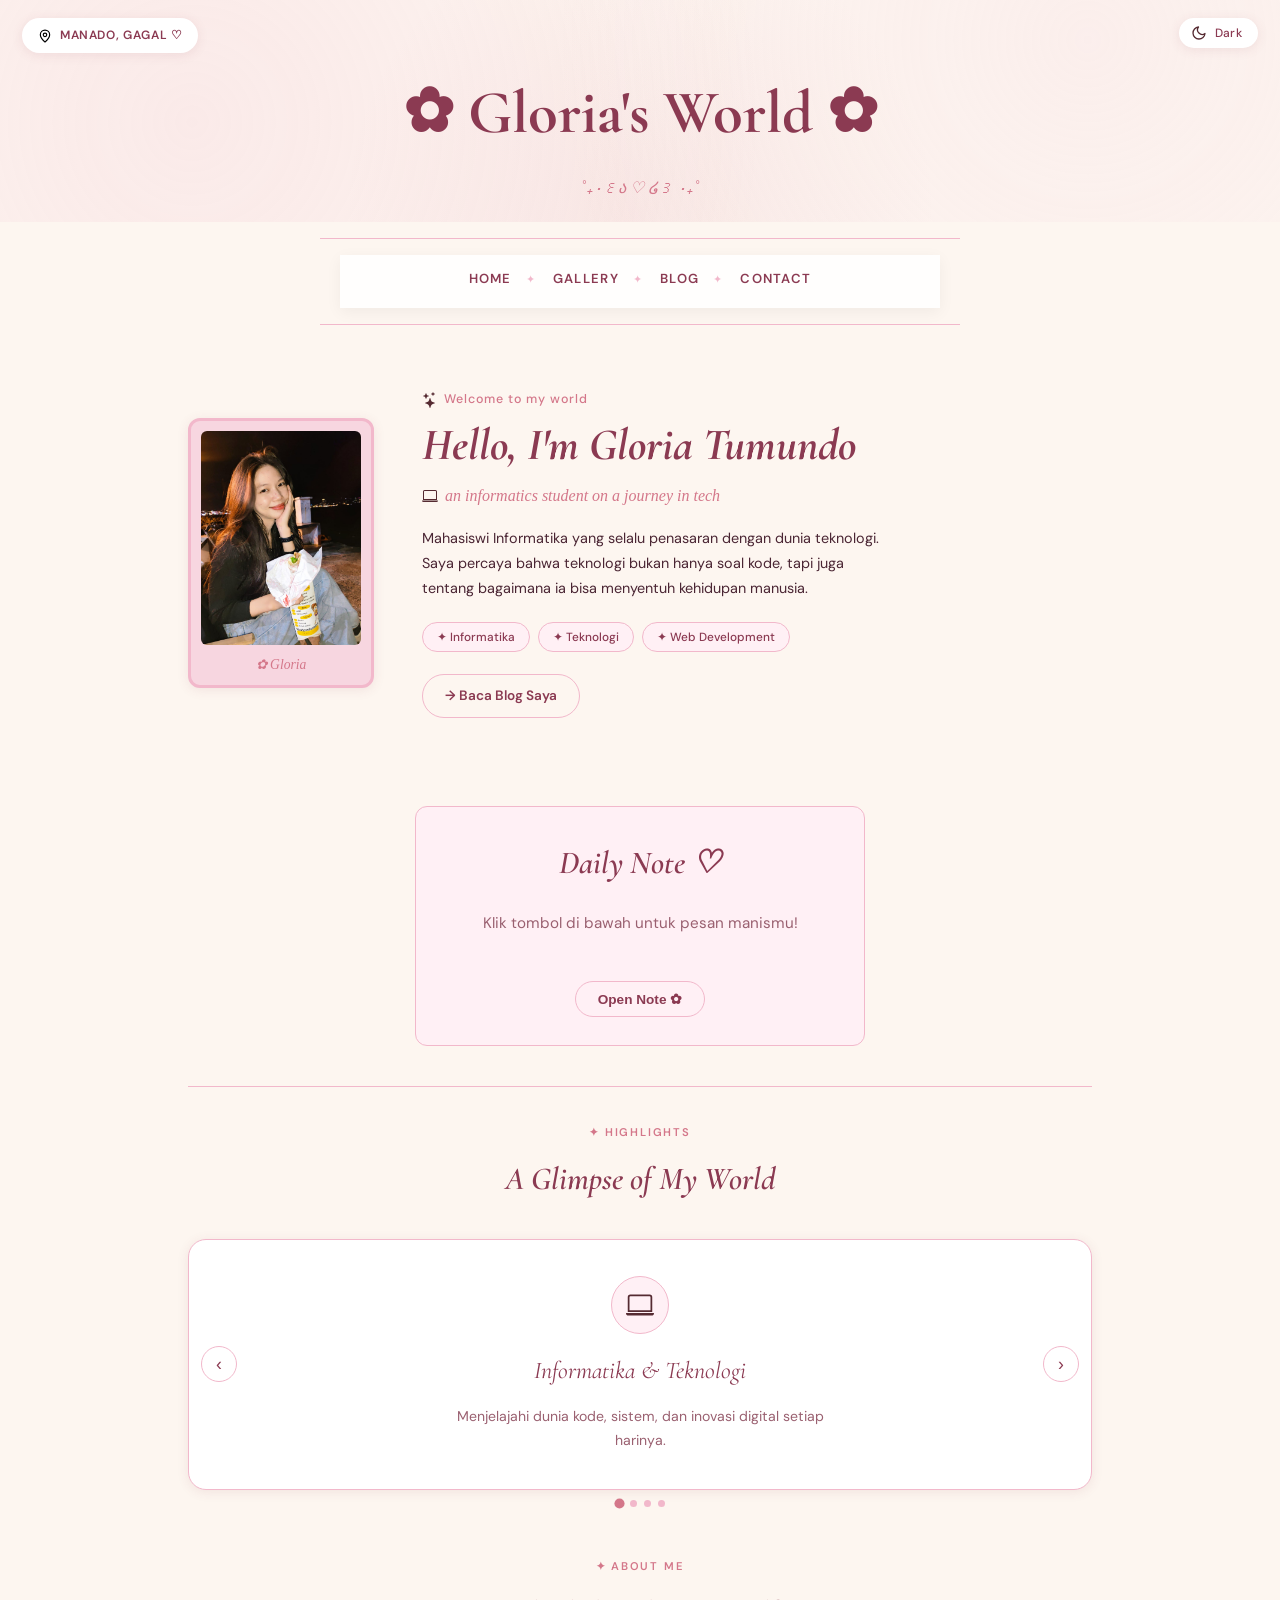
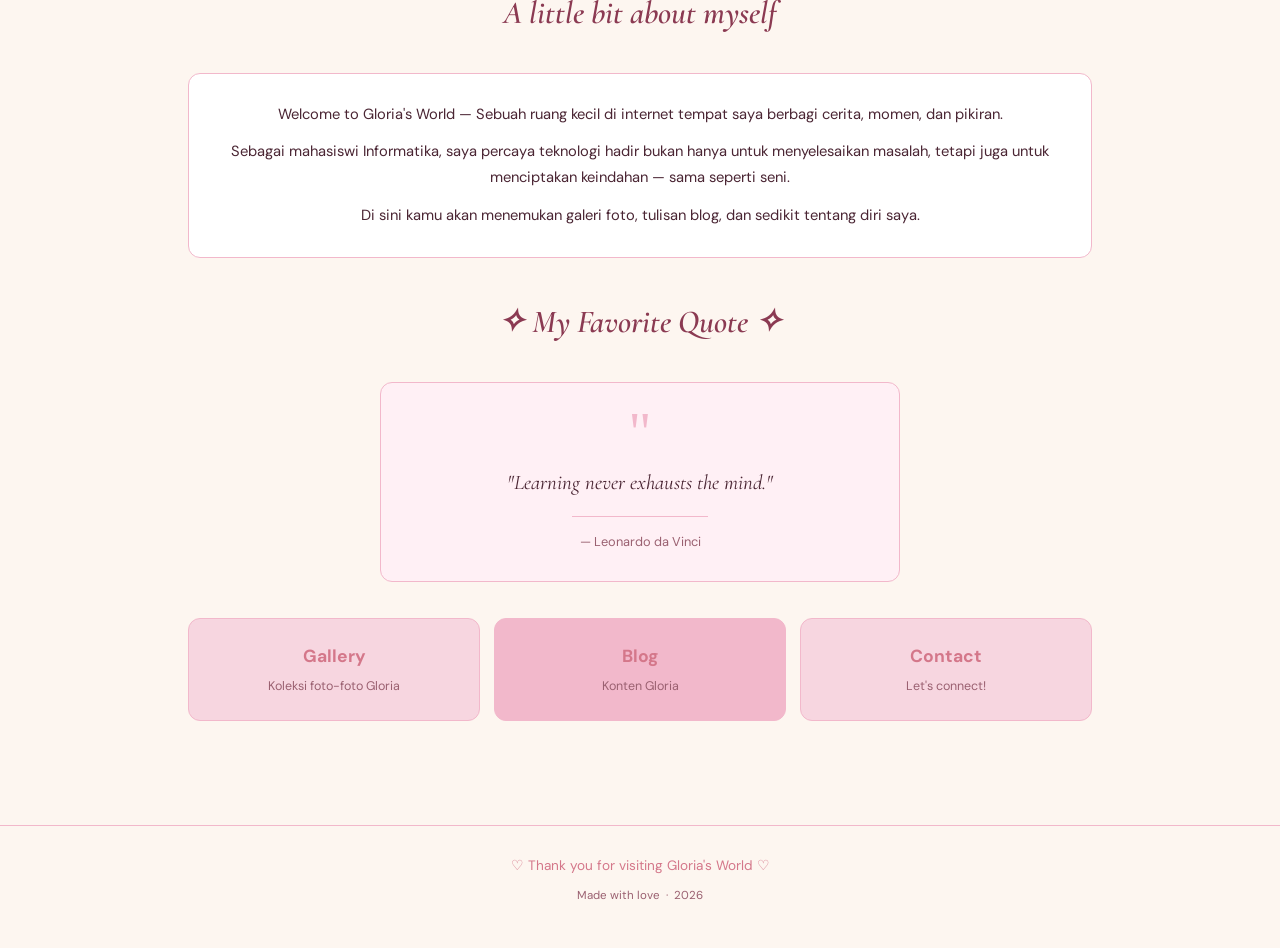
==== commit bc571914: "Update index.html" ====
--- a/index.html
+++ b/index.html
@@ -149,7 +149,7 @@
     </div>
     <div class="box" style="text-align:center;">
       <p style="color:var(--text-dark);font-size:.92rem;margin-bottom:12px;transition:color .4s ease;">
-        Welcome to Gloria's World — sebuah ruang kecil di internet tempat saya berbagi cerita, momen, dan pikiran.
+        Welcome to Gloria's World — Sebuah ruang kecil di internet tempat saya berbagi cerita, momen, dan pikiran.
       </p>
       <p style="color:var(--text-dark);font-size:.92rem;margin-bottom:12px;transition:color .4s ease;">
         Sebagai mahasiswi Informatika, saya percaya teknologi hadir bukan hanya untuk menyelesaikan masalah,
--- a/style.css
+++ b/style.css
@@ -819,4 +819,32 @@
 .video-overlay:hover .play-icon {
   color: var(--text-wine); /* Berubah jadi warna tema saat hover */
   transform: scale(1.1);
-}+}
+
+/* ── 1. REVISI NAVBAR MODE GELAP ── */
+body.dark nav {
+  background-color: rgba(45, 25, 33, 0.85) !important; 
+  box-shadow: 0 4px 15px rgba(0, 0, 0, 0.6) !important;
+}
+
+/* ── 2. REVISI KURSOR MODE GELAP ── */
+body.dark {
+  /* Kursor standar warna terang */
+  cursor: url("data:image/svg+xml,%3Csvg xmlns='http://www.w3.org/2000/svg' width='24' height='24' viewBox='0 0 24 24'%3E%3Ctext y='20' font-size='20' fill='%23f0d6e0'%3E✿%3C/text%3E%3C/svg%3E") 12 12, auto !important;
+}
+
+body.dark a, 
+body.dark button, 
+body.dark [onclick], 
+body.dark .gallery-item, 
+body.dark .carousel-btn, 
+body.dark .carousel-dot, 
+body.dark .dark-toggle {
+  /* Kursor jari (pointer) warna terang saat menyentuh tombol/link */
+  cursor: url("data:image/svg+xml,%3Csvg xmlns='http://www.w3.org/2000/svg' width='24' height='24' viewBox='0 0 24 24'%3E%3Ctext y='20' font-size='20' fill='%23f0d6e0'%3E✿%3C/text%3E%3C/svg%3E") 12 12, pointer !important;
+}
+
+/* ── 3. REVISI IKON LOKASI MODE GELAP ── */
+body.dark img[src*="lokasi"] {
+  filter: invert(1) brightness(2) !important;
+}
